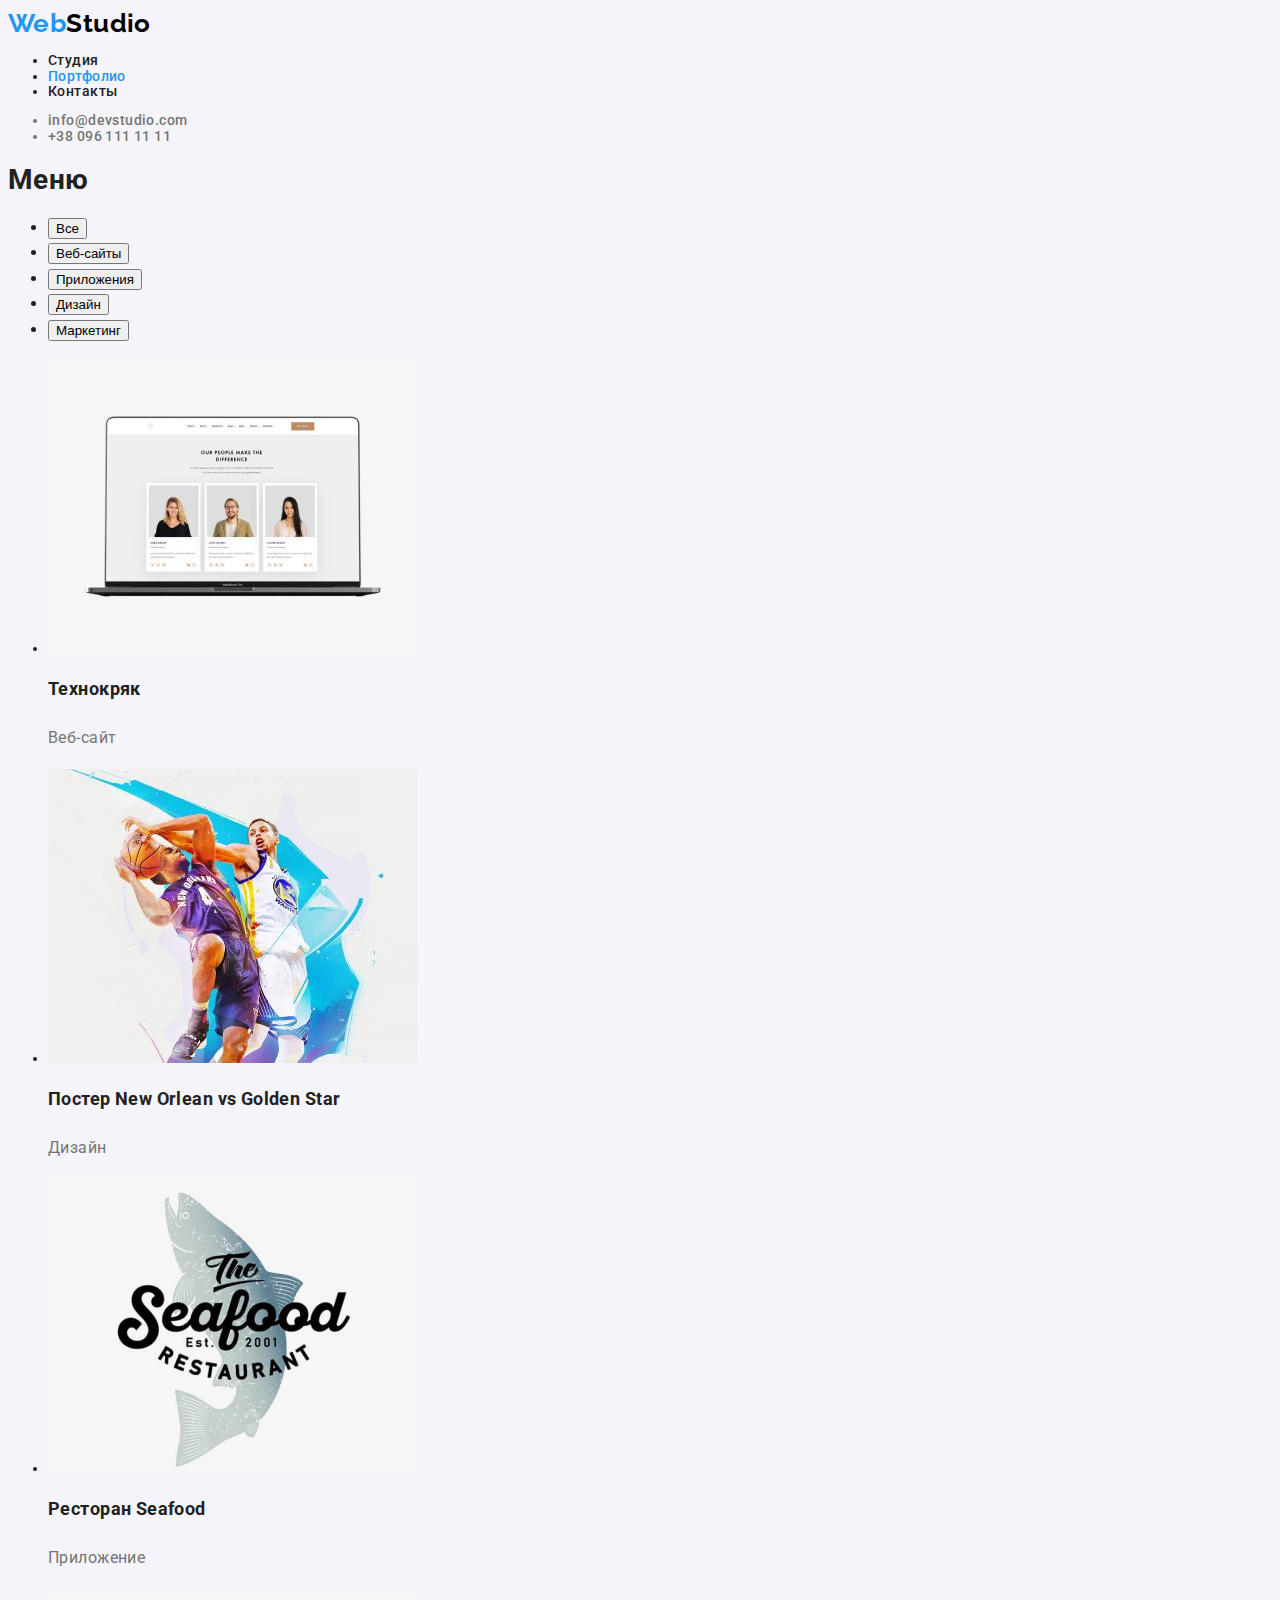
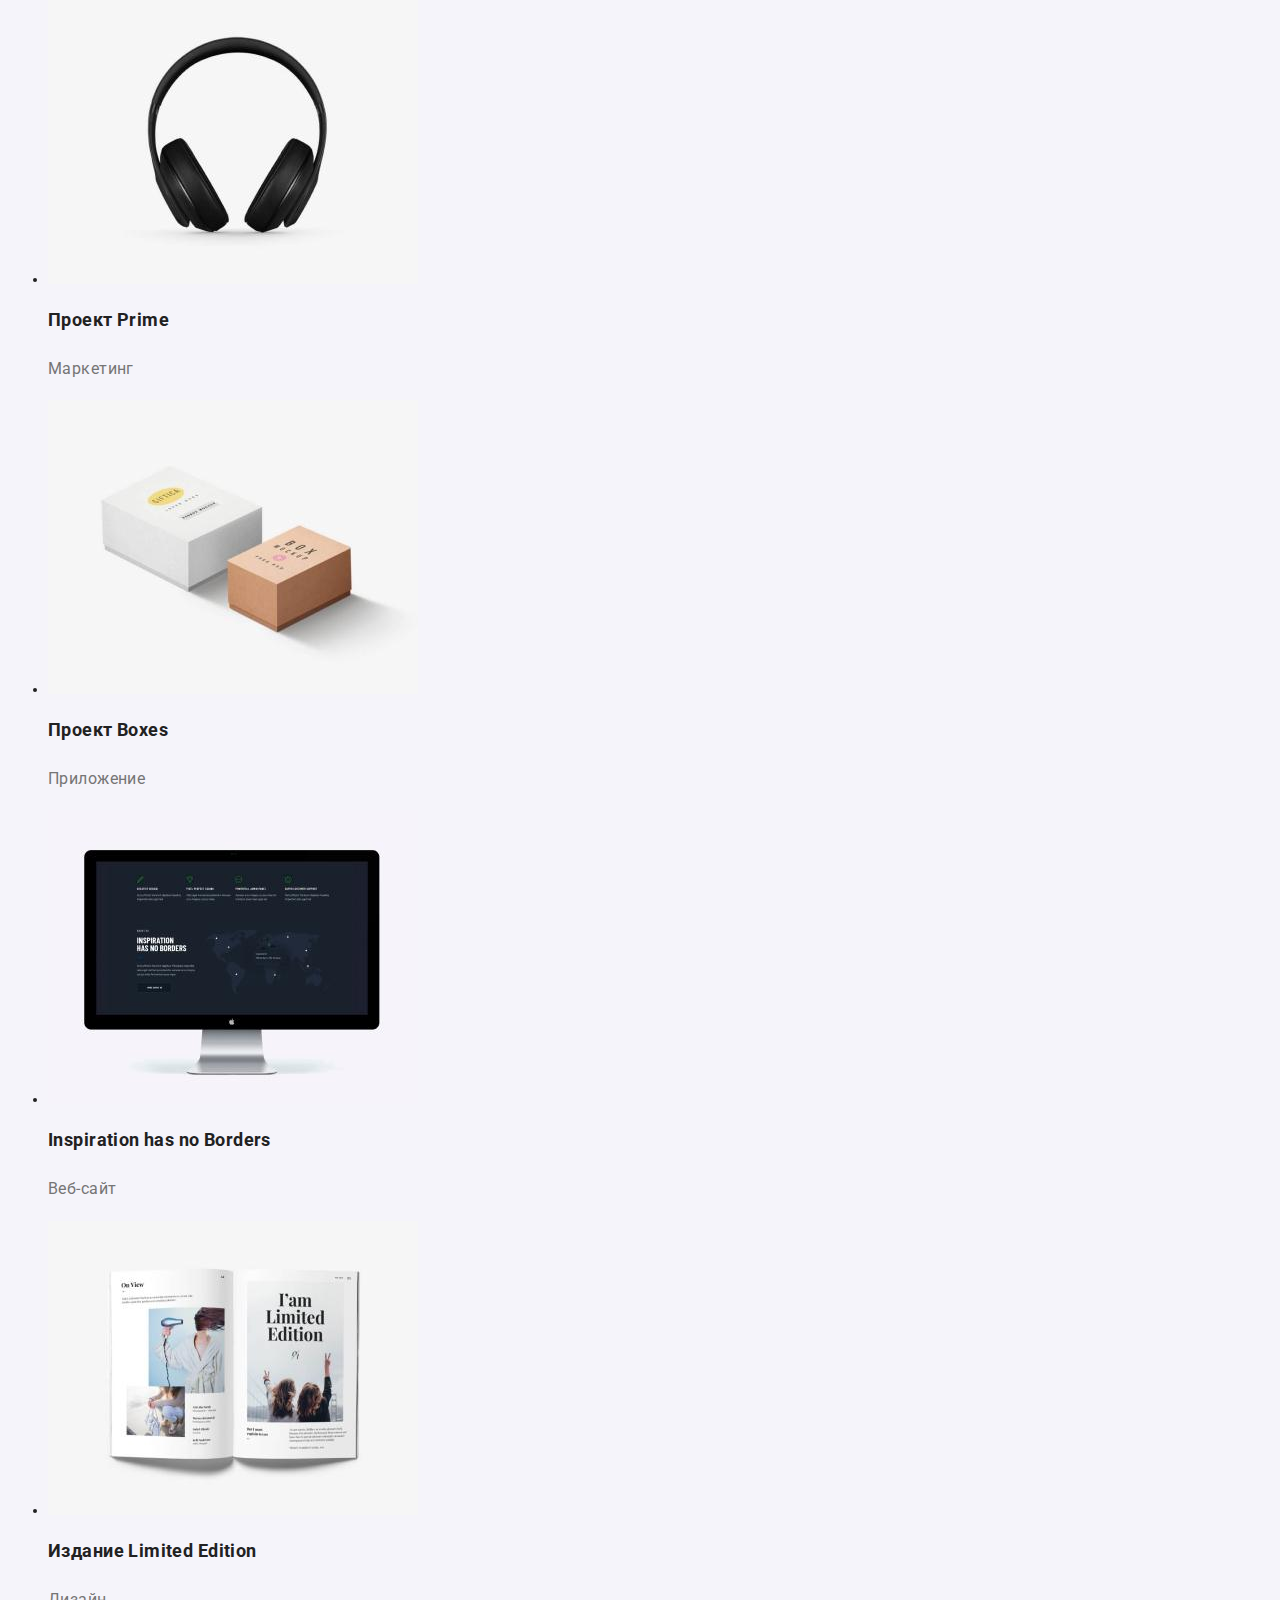
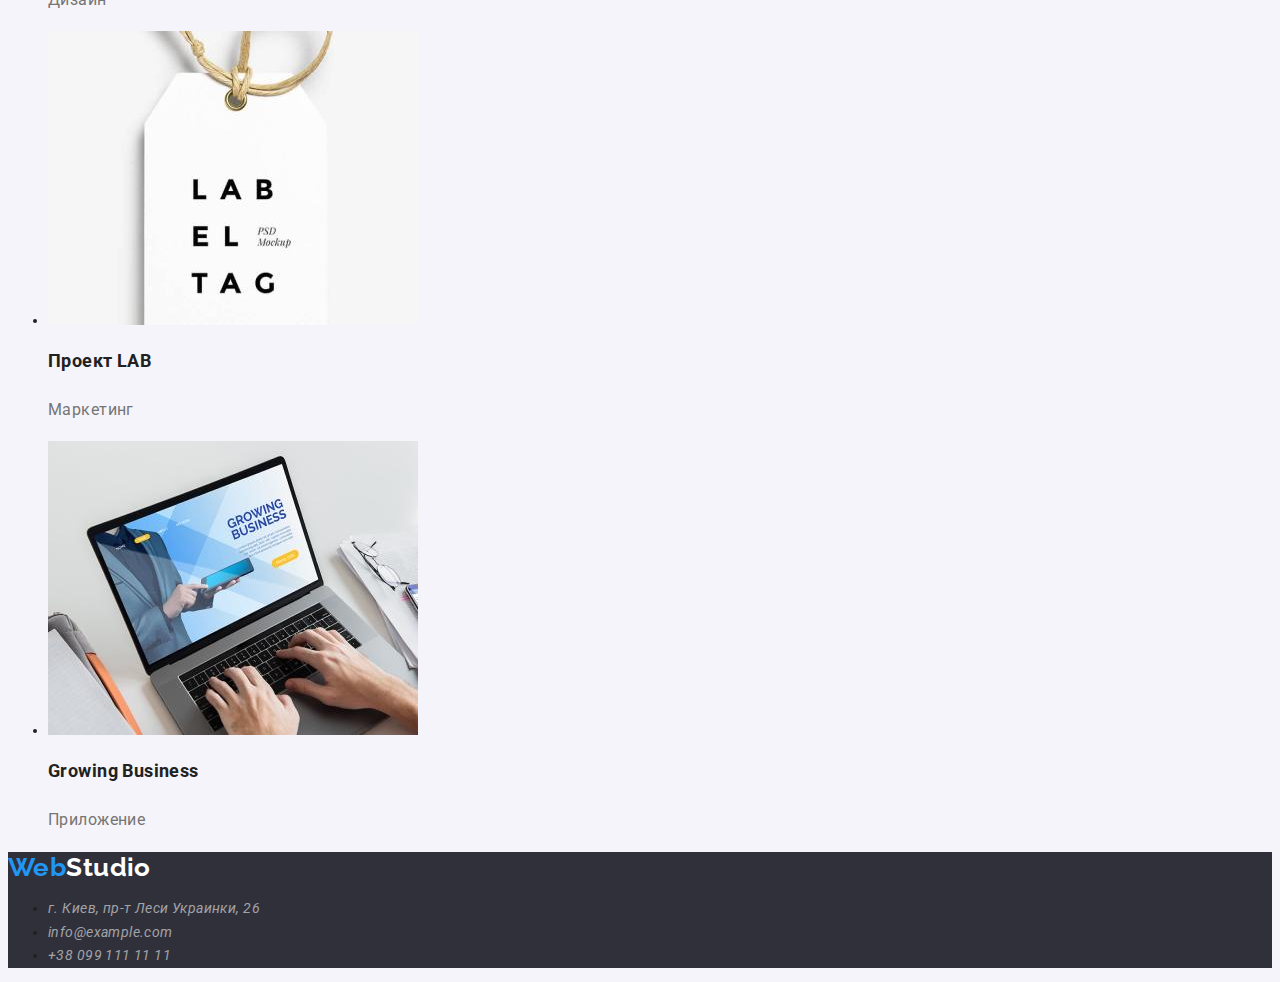
==== portfolio.html @ fb80893a "Новое ДЗ" ====
<!DOCTYPE html>
<html lang="ru">
<head>
    <meta charset="UTF-8">
    <meta name="viewport" content="width=device-width, initial-scale=1.0">
    <title>Web Studio</title>
    <link
        href="https://fonts.googleapis.com/css2?family=Raleway:wght@700&family=Roboto:wght@400;500;700;900&display=swap"
        rel="stylesheet">
    <link rel="stylesheet" href="./css/styles.css">
</head>
<body>
    <header>
        <nav>
            <a href="./index.html" class="logo"><span class="logo-first-part">Web</span>Studio</a>
            <ul class="nav-list">
                <li><a href="./index.html" class="link-nav-item">Студия</a></li>
                <li><a href="./portfolio.html" class="link-nav--portfolio-item">Портфолио</a></li>
                <li><a href="#" class="link-nav-item">Контакты</a></li>
            </ul>
        </nav>
        <ul class="contact-list">
            <li><a href="mailto:info@devstudio.com" class="contact-item">info@devstudio.com</a></li>
            <li><a href="tel:+380961111111" class="contact-item">+38 096 111 11 11</a></li>
        </ul>
    </header>

    <main>
        <section>
            <h1>Меню</h1>
            <ul class="portfolio-buttons-list">
                <li><button type="button" class="portfolio-button">Все</button></li>
                <li><button type="button" class="portfolio-button">Веб-сайты</button></li>
                <li><button type="button" class="portfolio-button">Приложения</button></li>
                <li><button type="button" class="portfolio-button">Дизайн</button></li>
                <li><button type="button" class="portfolio-button">Маркетинг</button></li>
            </ul>
            <ul>
                <li><a href="#" class="portfolio-link">
                        <img src="./images/tehnokrack.jpg" 
                        alt="Веб-сайт Технокряк"
                        width="370"
                        height="294">
                        <h2 class="portfolio-list-title">Технокряк</h2>
                        <p class="portfolio-list-text">Веб-сайт</p>
                    </a>
                </li>
                <li><a href="#" class="portfolio-link">
                    <img src="./images/poster.jpg" 
                        alt="Постер New Orlean vs Golden Star" 
                        width="370" 
                        height="294">
                        <h2 class="portfolio-list-title">Постер New Orlean vs Golden Star</h2>
                        <p class="portfolio-list-text">Дизайн</p>
                    </a>
                </li>
                <li><a href="#" class="portfolio-link">
                        <img src="./images/restaurantseafood.jpg" 
                        alt="Ресторан Seafood" 
                        width="370" 
                        height="294">
                        <h2 class="portfolio-list-title">Ресторан Seafood</h2>
                        <p class="portfolio-list-text">Приложение</p>
                    </a>
                </li>
                <li><a href="#" class="portfolio-link">
                        <img src="./images/headset.jpg" 
                        alt="Проект Prime" 
                        width="370" 
                        height="294">
                        <h2 class="portfolio-list-title">Проект Prime</h2>
                        <p class="portfolio-list-text">Маркетинг</p>
                    </a>
                </li>
                <li><a href="#" class="portfolio-link">
                        <img src="./images/projectboxes.jpg" 
                        alt="Проект Boxes" 
                        width="370" 
                        height="294">
                        <h2 class="portfolio-list-title">Проект Boxes</h2>
                        <p class="portfolio-list-text">Приложение</p>
                    </a>
                </li>
                <li><a href="#" class="portfolio-link">
                        <img src="./images/inspirationhasnoborders.jpg" 
                        alt="Веб-сайт Inspiration has no Borders" 
                        width="370" 
                        height="294">
                        <h2 class="portfolio-list-title">Inspiration has no Borders</h2>
                        <p class="portfolio-list-text">Веб-сайт</p>
                    </a>
                </li>
                <li><a href="#" class="portfolio-link">
                        <img src="./images/limitededition.jpg" 
                        alt="Издание Limited Edition" 
                        width="370" 
                        height="294">
                        <h2 class="portfolio-list-title">Издание Limited Edition</h2>
                        <p class="portfolio-list-text">Дизайн</p>
                    </a>
                </li>
                <li><a href="#" class="portfolio-link">
                        <img src="./images/projectLAB.jpg" 
                        alt="Проект LAB" 
                        width="370" 
                        height="294">
                        <h2 class="portfolio-list-title">Проект LAB</h2>
                        <p class="portfolio-list-text">Маркетинг</p>
                    </a>
                </li>
                <li><a href="#" class="portfolio-link">
                        <img src="./images/growingbuisness.jpg" 
                        alt="Приложение Growing Business" 
                        width="370" 
                        height="294">
                        <h2 class="portfolio-list-title">Growing Business</h2>
                        <p class="portfolio-list-text">Приложение</p>
                    </a>
                </li>
            </ul>
        </section>
    </main>
    <footer class="footer">
        <a href="./index.html" class="logo-footer"><span class="logo-first-part">Web</span>Studio</a>
        <address>
            <ul>
                <li><a href="#" class="address-item">г. Киев, пр-т Леси Украинки, 26</a></li>
                <li><a href="mailto:info@example.com" class="address-item">info@example.com</a></li>
                <li><a href="tel:+380991111111" class="address-item">+38 099 111 11 11</a></li>
            </ul>
        </address>
    </footer>
</body>
</html>
---- css/styles.css ----
:root {
  --text-color: #212121;
  --logo-color: #2196f3;
  --nav-hover-color: #2196f3;
  --title-color: #ffffff;
  --background-color: #f5f4fa;
  --contacts-color: #757575;
  --headerlogo-color: #000000;
  --hero-background-color: #2f303a;
  --button-background-color: #2196f3;
  --button-color: #ffffff;
  --portfolio-text-color: #757575;
  --footer-background-color: #2f303a;
  --footer-logo-color: #ffffff;
  --address-footer-color: #ffffff90;
  --address-item-footer-color: #ffffff;
}

body {
  font-family: "Roboto", sans-serif;
  font-size: 14px;
  background-color: var(--background-color);
  color: var(--text-color);
  letter-spacing: 0.03em;
}

/* header */
.logo {
  font-family: Raleway;
  font-weight: bold;
  font-size: 26px;
  line-height: 1.2;
  color: var(--headerlogo-color);
  text-decoration: none;
}

.logo-first-part {
  color: var(--logo-color);
}

.nav-list {
  font-weight: 500;
  line-height: 1.1;
}

.link-nav-item {
  text-decoration: none;
  color: var(--text-color);
}

.link-nav-item:hover {
  color: var(--nav-hover-color);
}

.link-nav-item:focus {
  color: var(--nav-hover-color);
}

.contact-list {
  font-weight: 500;
  line-height: 1.1;
  color: var(--contacts-color);
}

.contact-item {
  font-weight: 500;
  line-height: 1.1;
  color: var(--contacts-color);
  text-decoration: none;
}

.contact-item:hover {
  color: var(--logo-color);
}

.contact-item:focus {
  color: var(--logo-color);
}
/* main section */
.hero-section {
  background-color: var(--hero-background-color);
  letter-spacing: 0.06em;
}

.hero-title {
  font-weight: 900;
  font-size: 44px;
  line-height: 1.4;
  color: var(--title-color);
}

.button {
  font-weight: bold;
  font-size: 16px;
  line-height: 1.9;
  background-color: var(--button-background-color);
  color: var(--button-color);
  cursor: pointer;
}

/* peculiarities section */

.title-peculiarities {
  font-weight: bold;
  line-height: 1.1;
}

.text-peculiarities {
  line-height: 1.7;
  color: var(--contacts-color);
}

/* what we do section*/
.what-we-do-title {
  font-weight: bold;
  font-size: 36px;
  line-height: 1.2;
}

/*our team section*/
.our-team-title {
  font-weight: bold;
  font-size: 36px;
  line-height: 1.2;
}

.our-team-subtitle {
  font-weight: 500;
  font-size: 16px;
  line-height: 1.2;
}

.our-team-text {
  font-size: 16px;
  line-height: 1.2;
  color: var(--contacts-color);
}

/* footer */
.footer {
  background-color: var(--footer-background-color);
}

.logo-footer {
  font-family: Raleway;
  font-weight: bold;
  font-size: 26px;
  line-height: 1.2;
  color: var(--footer-logo-color);
  text-decoration: none;
}

.address-item {
  line-height: 1.7;
  color: var(--address-footer-color);
  text-decoration: none;
}

.address-item:hover {
  color: var(--address-item-footer-color);
}

/* portfolio page*/

.link-nav--portfolio-item {
  color: var(--nav-hover-color);
  text-decoration: none;
}

.portfolio-buttons-list {
  font-weight: 500;
  font-size: 16px;
  line-height: 1.6;
}

.portfolio-button {
  cursor: pointer;
}

.portfolio-button:focus {
  background-color: var(--button-background-color);
  color: var(--button-color);
}

.portfolio-button:hover {
  background-color: var(--button-background-color);
  color: var(--button-color);
}

.portfolio-link {
  text-decoration: none;
}

.portfolio-list-title {
  font-weight: bold;
  font-size: 18px;
  line-height: 2;
  color: var(--text-color);
}

.portfolio-list-text {
  font-size: 16px;
  line-height: 1.9;
  color: var(--portfolio-text-color);
}
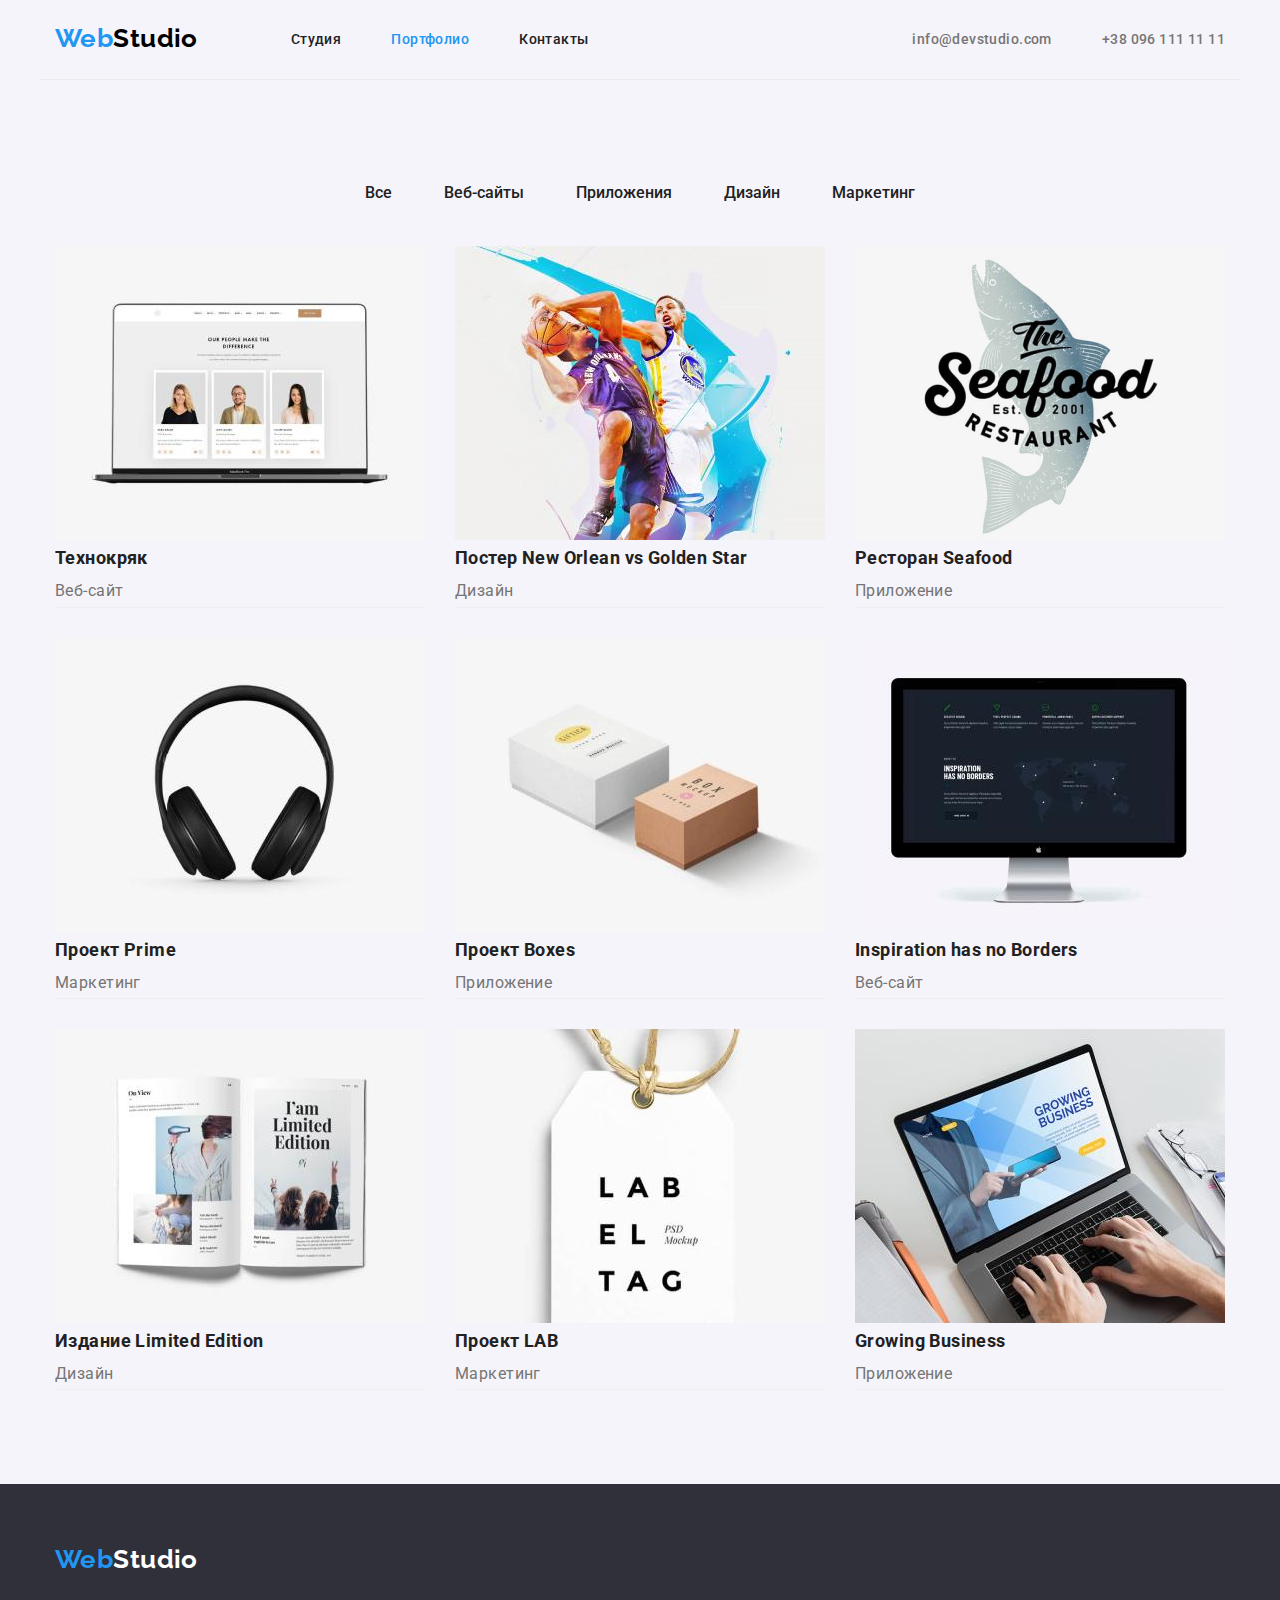
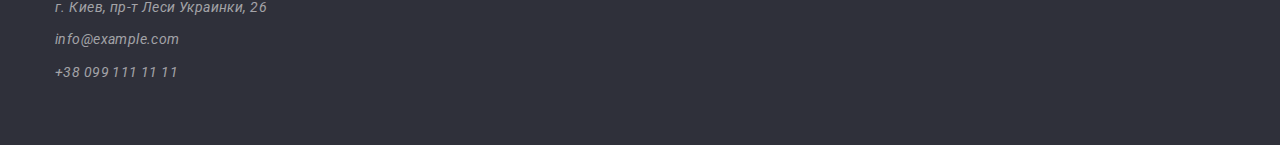
==== commit 052fe95f: "ДЗ№3" ====
--- a/portfolio.html
+++ b/portfolio.html
@@ -7,128 +7,136 @@
     <link
         href="https://fonts.googleapis.com/css2?family=Raleway:wght@700&family=Roboto:wght@400;500;700;900&display=swap"
         rel="stylesheet">
-    <link rel="stylesheet" href="./css/styles.css">
+    <link rel="stylesheet" href="./css/modern-normalize.css">
+    <link rel="stylesheet" href="./css/styles.css"> 
 </head>
 <body>
     <header>
-        <nav>
-            <a href="./index.html" class="logo"><span class="logo-first-part">Web</span>Studio</a>
-            <ul class="nav-list">
-                <li><a href="./index.html" class="link-nav-item">Студия</a></li>
-                <li><a href="./portfolio.html" class="link-nav--portfolio-item">Портфолио</a></li>
-                <li><a href="#" class="link-nav-item">Контакты</a></li>
+        <div class="container header-container">
+            <nav class="header-navigation">
+                <a href="./index.html" class="logo"><span class="logo-first-part">Web</span>Studio</a>
+                <ul class="navigation-list">
+                    <li class="navigation-item"><a href="./index.html" class="link-nav-item">Студия</a></li>
+                    <li class="navigation-item"><a href="./portfolio.html" class="link-nav--portfolio-item">Портфолио</a></li>
+                    <li class="navigation-item"><a href="#" class="link-nav-item">Контакты</a></li>
+                </ul>
+            </nav>
+            <ul class="contact-list">
+                <li class="contact-item"><a href="mailto:info@devstudio.com" class="contact-link">info@devstudio.com</a>
+                </li>
+                <li class="contact-item"><a href="tel:+380961111111" class="contact-link">+38 096 111 11 11</a></li>
             </ul>
-        </nav>
-        <ul class="contact-list">
-            <li><a href="mailto:info@devstudio.com" class="contact-item">info@devstudio.com</a></li>
-            <li><a href="tel:+380961111111" class="contact-item">+38 096 111 11 11</a></li>
-        </ul>
+        </div>
     </header>
 
     <main>
-        <section>
-            <h1>Меню</h1>
-            <ul class="portfolio-buttons-list">
-                <li><button type="button" class="portfolio-button">Все</button></li>
-                <li><button type="button" class="portfolio-button">Веб-сайты</button></li>
-                <li><button type="button" class="portfolio-button">Приложения</button></li>
-                <li><button type="button" class="portfolio-button">Дизайн</button></li>
-                <li><button type="button" class="portfolio-button">Маркетинг</button></li>
-            </ul>
-            <ul>
-                <li><a href="#" class="portfolio-link">
-                        <img src="./images/tehnokrack.jpg" 
-                        alt="Веб-сайт Технокряк"
-                        width="370"
-                        height="294">
-                        <h2 class="portfolio-list-title">Технокряк</h2>
-                        <p class="portfolio-list-text">Веб-сайт</p>
-                    </a>
-                </li>
-                <li><a href="#" class="portfolio-link">
-                    <img src="./images/poster.jpg" 
-                        alt="Постер New Orlean vs Golden Star" 
-                        width="370" 
-                        height="294">
-                        <h2 class="portfolio-list-title">Постер New Orlean vs Golden Star</h2>
-                        <p class="portfolio-list-text">Дизайн</p>
-                    </a>
-                </li>
-                <li><a href="#" class="portfolio-link">
-                        <img src="./images/restaurantseafood.jpg" 
-                        alt="Ресторан Seafood" 
-                        width="370" 
-                        height="294">
-                        <h2 class="portfolio-list-title">Ресторан Seafood</h2>
-                        <p class="portfolio-list-text">Приложение</p>
-                    </a>
-                </li>
-                <li><a href="#" class="portfolio-link">
-                        <img src="./images/headset.jpg" 
-                        alt="Проект Prime" 
-                        width="370" 
-                        height="294">
-                        <h2 class="portfolio-list-title">Проект Prime</h2>
-                        <p class="portfolio-list-text">Маркетинг</p>
-                    </a>
-                </li>
-                <li><a href="#" class="portfolio-link">
-                        <img src="./images/projectboxes.jpg" 
-                        alt="Проект Boxes" 
-                        width="370" 
-                        height="294">
-                        <h2 class="portfolio-list-title">Проект Boxes</h2>
-                        <p class="portfolio-list-text">Приложение</p>
-                    </a>
-                </li>
-                <li><a href="#" class="portfolio-link">
-                        <img src="./images/inspirationhasnoborders.jpg" 
-                        alt="Веб-сайт Inspiration has no Borders" 
-                        width="370" 
-                        height="294">
-                        <h2 class="portfolio-list-title">Inspiration has no Borders</h2>
-                        <p class="portfolio-list-text">Веб-сайт</p>
-                    </a>
-                </li>
-                <li><a href="#" class="portfolio-link">
-                        <img src="./images/limitededition.jpg" 
-                        alt="Издание Limited Edition" 
-                        width="370" 
-                        height="294">
-                        <h2 class="portfolio-list-title">Издание Limited Edition</h2>
-                        <p class="portfolio-list-text">Дизайн</p>
-                    </a>
-                </li>
-                <li><a href="#" class="portfolio-link">
-                        <img src="./images/projectLAB.jpg" 
-                        alt="Проект LAB" 
-                        width="370" 
-                        height="294">
-                        <h2 class="portfolio-list-title">Проект LAB</h2>
-                        <p class="portfolio-list-text">Маркетинг</p>
-                    </a>
-                </li>
-                <li><a href="#" class="portfolio-link">
-                        <img src="./images/growingbuisness.jpg" 
-                        alt="Приложение Growing Business" 
-                        width="370" 
-                        height="294">
-                        <h2 class="portfolio-list-title">Growing Business</h2>
-                        <p class="portfolio-list-text">Приложение</p>
-                    </a>
-                </li>
-            </ul>
+        <section class="portfolio-section">
+            <div class="container">
+                <h1 class="portfolio-hidden-title">Портфолио</h1>
+                <ul class="portfolio-buttons-list">
+                    <li class="portfolio-buttons-item"><button type="button" class="portfolio-button">Все</button></li>
+                    <li class="portfolio-buttons-item"><button type="button" class="portfolio-button">Веб-сайты</button></li>
+                    <li class="portfolio-buttons-item"><button type="button" class="portfolio-button">Приложения</button></li>
+                    <li class="portfolio-buttons-item"><button type="button" class="portfolio-button">Дизайн</button></li>
+                    <li class="portfolio-buttons-item"><button type="button" class="portfolio-button">Маркетинг</button></li>
+                </ul>
+                <ul class="portfolio-list">
+                    <li class="portfolio-item"><a href="#" class="portfolio-link">
+                            <img src="./images/tehnokrack.jpg" 
+                            alt="Веб-сайт Технокряк"
+                            width="370"
+                            height="294">
+                            <h2 class="portfolio-list-title">Технокряк</h2>
+                            <p class="portfolio-list-text">Веб-сайт</p>
+                        </a>
+                    </li>
+                    <li class="portfolio-item"><a href="#" class="portfolio-link">
+                        <img src="./images/poster.jpg" 
+                            alt="Постер New Orlean vs Golden Star" 
+                            width="370" 
+                            height="294">
+                            <h2 class="portfolio-list-title">Постер New Orlean vs Golden Star</h2>
+                            <p class="portfolio-list-text">Дизайн</p>
+                        </a>
+                    </li>
+                    <li class="portfolio-item"><a href="#" class="portfolio-link">
+                            <img src="./images/restaurantseafood.jpg" 
+                            alt="Ресторан Seafood" 
+                            width="370" 
+                            height="294">
+                            <h2 class="portfolio-list-title">Ресторан Seafood</h2>
+                            <p class="portfolio-list-text">Приложение</p>
+                        </a>
+                    </li>
+                    <li class="portfolio-item"><a href="#" class="portfolio-link">
+                            <img src="./images/headset.jpg" 
+                            alt="Проект Prime" 
+                            width="370" 
+                            height="294">
+                            <h2 class="portfolio-list-title">Проект Prime</h2>
+                            <p class="portfolio-list-text">Маркетинг</p>
+                        </a>
+                    </li>
+                    <li class="portfolio-item"><a href="#" class="portfolio-link">
+                            <img src="./images/projectboxes.jpg" 
+                            alt="Проект Boxes" 
+                            width="370" 
+                            height="294">
+                            <h2 class="portfolio-list-title">Проект Boxes</h2>
+                            <p class="portfolio-list-text">Приложение</p>
+                        </a>
+                    </li>
+                    <li class="portfolio-item"><a href="#" class="portfolio-link">
+                            <img src="./images/inspirationhasnoborders.jpg" 
+                            alt="Веб-сайт Inspiration has no Borders" 
+                            width="370" 
+                            height="294">
+                            <h2 class="portfolio-list-title">Inspiration has no Borders</h2>
+                            <p class="portfolio-list-text">Веб-сайт</p>
+                        </a>
+                    </li>
+                    <li class="portfolio-item"><a href="#" class="portfolio-link">
+                            <img src="./images/limitededition.jpg" 
+                            alt="Издание Limited Edition" 
+                            width="370" 
+                            height="294">
+                            <h2 class="portfolio-list-title">Издание Limited Edition</h2>
+                            <p class="portfolio-list-text">Дизайн</p>
+                        </a>
+                    </li>
+                    <li class="portfolio-item"><a href="#" class="portfolio-link">
+                            <img src="./images/projectLAB.jpg" 
+                            alt="Проект LAB" 
+                            width="370" 
+                            height="294">
+                            <h2 class="portfolio-list-title">Проект LAB</h2>
+                            <p class="portfolio-list-text">Маркетинг</p>
+                        </a>
+                    </li>
+                    <li class="portfolio-item"><a href="#" class="portfolio-link">
+                            <img src="./images/growingbuisness.jpg" 
+                            alt="Приложение Growing Business" 
+                            width="370" 
+                            height="294">
+                            <h2 class="portfolio-list-title">Growing Business</h2>
+                            <p class="portfolio-list-text">Приложение</p>
+                        </a>
+                    </li>
+                </ul>
+            </div>
         </section>
     </main>
     <footer class="footer">
-        <a href="./index.html" class="logo-footer"><span class="logo-first-part">Web</span>Studio</a>
-        <address>
-            <ul>
-                <li><a href="#" class="address-item">г. Киев, пр-т Леси Украинки, 26</a></li>
-                <li><a href="mailto:info@example.com" class="address-item">info@example.com</a></li>
-                <li><a href="tel:+380991111111" class="address-item">+38 099 111 11 11</a></li>
-            </ul>
-        </address>
+        <div class="container footer-container">
+            <a href="./index.html" class="logo-footer"><span class="logo-first-part">Web</span>Studio</a>
+            <address class="footer-address">
+                <ul class="footer-list">
+                    <li class="footer-item"><a href="#" class="address-link">г. Киев, пр-т Леси Украинки, 26</a></li>
+                    <li class="footer-item"><a href="mailto:info@example.com" class="address-link">info@example.com</a></li>
+                    <li class="footer-item"><a href="tel:+380991111111" class="address-link">+38 099 111 11 11</a></li>
+                </ul>
+            </address>
+        </div>
     </footer>
 </body>
 </html>--- a/css/styles.css
+++ b/css/styles.css
@@ -14,9 +14,32 @@
   --footer-logo-color: #ffffff;
   --address-footer-color: #ffffff90;
   --address-item-footer-color: #ffffff;
+  --portfolio-button-background-color: #f5f4fa;
+}
+
+h1,
+h2,
+h3,
+h4,
+h5,
+h6,
+p,
+ul {
+  list-style: none;
+  padding: 0;
+  margin: 0;
+}
+
+img {
+  display: block;
+}
+
+button {
+  font-family: inherit;
 }
 
 body {
+  max-width: 1600px;
   font-family: "Roboto", sans-serif;
   font-size: 14px;
   background-color: var(--background-color);
@@ -24,12 +47,41 @@
   letter-spacing: 0.03em;
 }
 
+.container {
+  width: 1200px;
+  margin-left: auto;
+  margin-right: auto;
+  padding-right: 15px;
+  padding-left: 15px;
+}
+
+.section {
+  padding-top: 94px;
+}
+
+.section:last-of-type {
+  padding-bottom: 94px;
+}
+
 /* header */
+
+.header-container {
+  align-items: center;
+  display: flex;
+  border-bottom: 1px solid #ececec;
+}
+
+.header-navigation {
+  display: flex;
+}
+
 .logo {
+  padding: 24px 0 25px 0;
+
   font-family: Raleway;
   font-weight: bold;
   font-size: 26px;
-  line-height: 1.2;
+  line-height: 1.15;
   color: var(--headerlogo-color);
   text-decoration: none;
 }
@@ -38,58 +90,87 @@
   color: var(--logo-color);
 }
 
-.nav-list {
+.navigation-list {
+  margin-left: 93px;
+  display: flex;
+
   font-weight: 500;
   line-height: 1.1;
 }
 
+.navigation-item:not(:last-child) {
+  margin-right: 50px;
+}
+
 .link-nav-item {
+  display: block;
+  padding-top: 32px;
+  padding-bottom: 32px;
+
   text-decoration: none;
   color: var(--text-color);
 }
 
-.link-nav-item:hover {
-  color: var(--nav-hover-color);
-}
-
+.link-nav-item:hover,
 .link-nav-item:focus {
   color: var(--nav-hover-color);
 }
 
 .contact-list {
+  margin-left: auto;
+  display: flex;
+
   font-weight: 500;
   line-height: 1.1;
   color: var(--contacts-color);
 }
 
-.contact-item {
+.contact-item:nth-last-child(2n) {
+  margin-right: 50px;
+}
+
+.contact-link {
   font-weight: 500;
   line-height: 1.1;
   color: var(--contacts-color);
   text-decoration: none;
 }
 
-.contact-item:hover {
+.contact-link:hover,
+.contact-link:focus {
   color: var(--logo-color);
 }
 
-.contact-item:focus {
-  color: var(--logo-color);
-}
 /* main section */
+
 .hero-section {
   background-color: var(--hero-background-color);
   letter-spacing: 0.06em;
 }
 
+.hero-container {
+  display: flex;
+  flex-direction: column;
+  align-items: center;
+}
+
 .hero-title {
+  margin: 200px 252px 0;
+  text-align: center;
   font-weight: 900;
   font-size: 44px;
   line-height: 1.4;
+  text-transform: uppercase;
   color: var(--title-color);
 }
 
 .button {
+  padding: 10px 32px;
+  border-radius: 4px;
+  border-style: none;
+  margin-top: 30px;
+  margin-bottom: 200px;
+
   font-weight: bold;
   font-size: 16px;
   line-height: 1.9;
@@ -100,9 +181,35 @@
 
 /* peculiarities section */
 
-.title-peculiarities {
+/* HIDDEN TITLE */
+.peculiarities-title {
+  position: absolute;
+  white-space: nowrap;
+  width: 1px;
+  height: 1px;
+  overflow: hidden;
+  border: 0;
+  padding: 0;
+  clip: rect(0 0 0 0);
+  clip-path: inset(50%);
+  margin: -1px;
+}
+
+.pecularities-list {
+  display: flex;
+  flex-wrap: wrap;
+  margin-left: -30px;
+}
+
+.pecularities-item {
+  margin-left: 30px;
+  flex-basis: calc((100% - 4 * 30px) / 4);
+}
+
+.after-title-peculiarities {
   font-weight: bold;
   line-height: 1.1;
+  margin-bottom: 10px;
 }
 
 .text-peculiarities {
@@ -112,36 +219,76 @@
 
 /* what we do section*/
 .what-we-do-title {
+  margin-bottom: 50px;
+  text-align: center;
+
   font-weight: bold;
   font-size: 36px;
   line-height: 1.2;
 }
 
+.what-we-do-list {
+  display: flex;
+  flex-wrap: wrap;
+  margin-left: -30px;
+}
+
+.what-we-do-item {
+  margin-left: 30px;
+  flex-basis: calc((100% - 3 * 30px) / 3);
+}
+
 /*our team section*/
 .our-team-title {
+  text-align: center;
+
   font-weight: bold;
   font-size: 36px;
   line-height: 1.2;
 }
 
+.our-team-list {
+  margin-top: 50px;
+  display: flex;
+  flex-wrap: wrap;
+  margin-left: -30px;
+}
+
+.our-team-item {
+  text-align: center;
+  flex-basis: calc((100% - 4 * 30px) / 4);
+  margin-left: 30px;
+}
+
 .our-team-subtitle {
+  margin-top: 30px;
+  margin-bottom: 10px;
   font-weight: 500;
   font-size: 16px;
   line-height: 1.2;
 }
 
 .our-team-text {
+  margin-bottom: 30px;
   font-size: 16px;
   line-height: 1.2;
   color: var(--contacts-color);
 }
 
 /* footer */
+
+.footer-container {
+  display: flex;
+  flex-direction: column;
+}
+
 .footer {
   background-color: var(--footer-background-color);
 }
 
 .logo-footer {
+  margin-top: 60px;
+
   font-family: Raleway;
   font-weight: bold;
   font-size: 26px;
@@ -150,30 +297,85 @@
   text-decoration: none;
 }
 
-.address-item {
+.footer-address {
+  margin-top: 20px;
+  margin-bottom: 60px;
+}
+
+.address-link {
   line-height: 1.7;
   color: var(--address-footer-color);
   text-decoration: none;
 }
 
-.address-item:hover {
+.address-link:hover {
   color: var(--address-item-footer-color);
 }
 
+.footer-item {
+  margin-bottom: 9px;
+}
+
+.footer-item:last-child {
+  margin-bottom: 0;
+}
+
 /* portfolio page*/
 
+/* HIDDEN TITLE PORTFOLIO */
+.portfolio-hidden-title {
+  position: absolute;
+  white-space: nowrap;
+  width: 1px;
+  height: 1px;
+  overflow: hidden;
+  border: 0;
+  padding: 0;
+  clip: rect(0 0 0 0);
+  clip-path: inset(50%);
+  margin: -1px;
+}
+
+.portfolio-section {
+  padding-top: 94px;
+  padding-bottom: 94px;
+}
+
 .link-nav--portfolio-item {
+  display: block;
+  padding-top: 32px;
+  padding-bottom: 32px;
+
   color: var(--nav-hover-color);
   text-decoration: none;
 }
 
 .portfolio-buttons-list {
+  display: flex;
+  flex-wrap: wrap;
+  justify-content: center;
+  margin-left: -8px;
+  margin-bottom: 34px;
+
   font-weight: 500;
   font-size: 16px;
   line-height: 1.6;
 }
 
-.portfolio-button {
+.portfolio-buttons-item > .portfolio-button {
+  padding: 6px 22px;
+
+  margin-left: 8px;
+  flex-basis: calc((100% - 5 * 8px) / 5);
+
+  font-weight: 500;
+  font-size: 16px;
+  line-height: 1.62;
+  text-align: center;
+  color: var(--text-color);
+  background-color: var(--portfolio-button-background-color);
+  border-radius: 4px;
+  border-style: none;
   cursor: pointer;
 }
 
@@ -187,6 +389,20 @@
   color: var(--button-color);
 }
 
+.portfolio-list {
+  display: flex;
+  flex-wrap: wrap;
+  margin-top: -30px;
+  margin-left: -30px;
+}
+
+.portfolio-item {
+  margin-top: 30px;
+  margin-left: 30px;
+  flex-basis: calc((100% - 3 * 30px) / 3);
+  border-bottom: 1px solid #eeeeee;
+}
+
 .portfolio-link {
   text-decoration: none;
 }
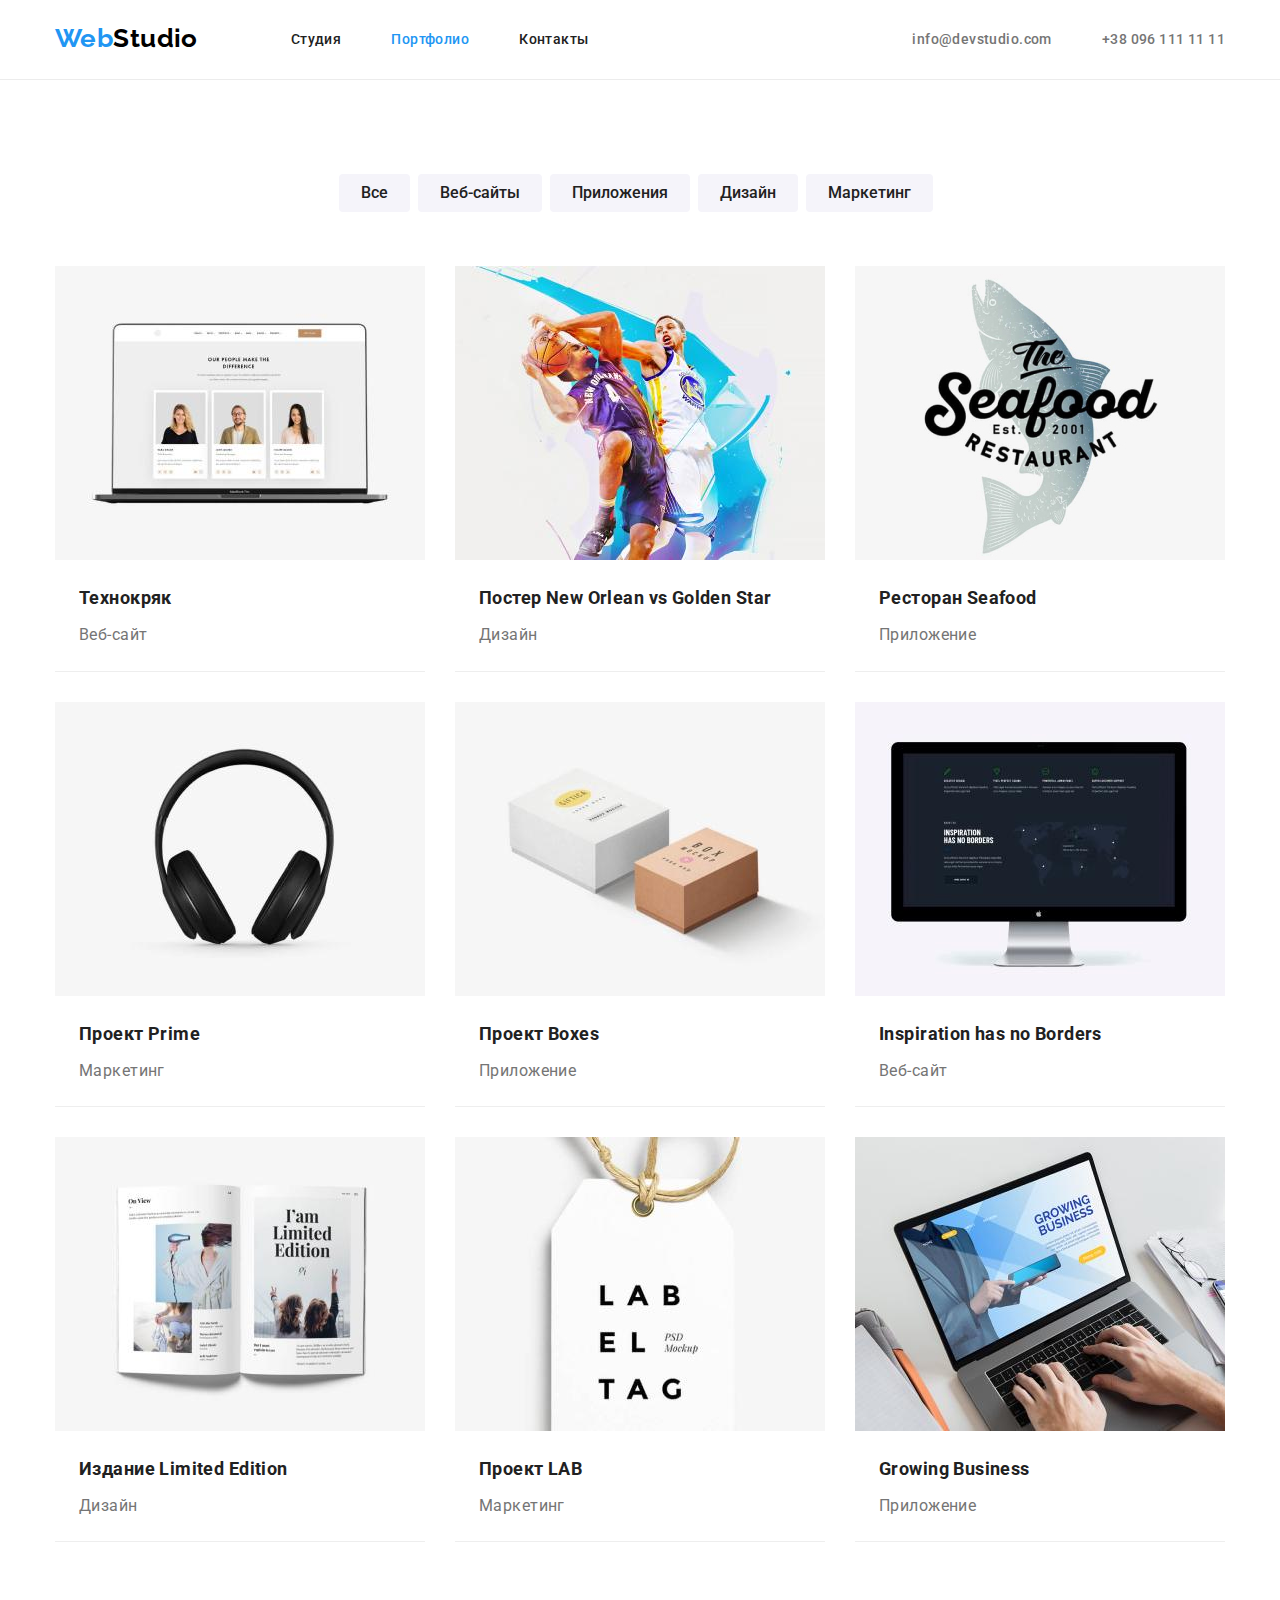
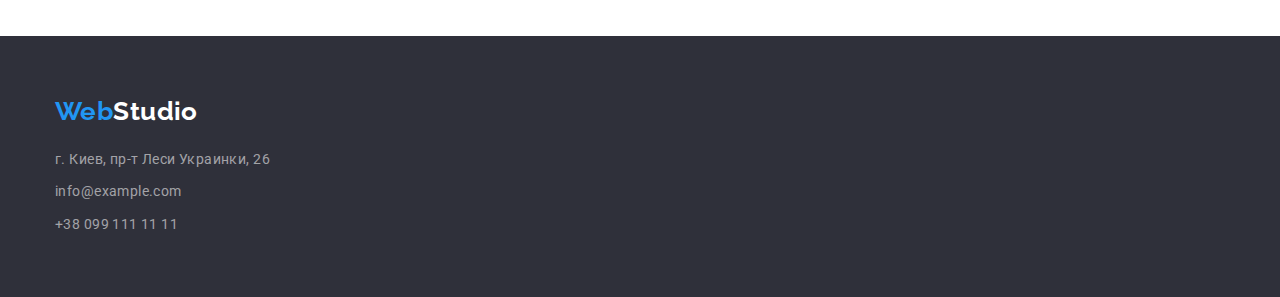
==== commit 97fd6603: "Исправление ошибок после проверки" ====
--- a/portfolio.html
+++ b/portfolio.html
@@ -11,13 +11,13 @@
     <link rel="stylesheet" href="./css/styles.css"> 
 </head>
 <body>
-    <header>
+    <header class="header">
         <div class="container header-container">
             <nav class="header-navigation">
                 <a href="./index.html" class="logo"><span class="logo-first-part">Web</span>Studio</a>
                 <ul class="navigation-list">
                     <li class="navigation-item"><a href="./index.html" class="link-nav-item">Студия</a></li>
-                    <li class="navigation-item"><a href="./portfolio.html" class="link-nav--portfolio-item">Портфолио</a></li>
+                    <li class="navigation-item"><a href="./portfolio.html" class="link-nav-portfolio-item">Портфолио</a></li>
                     <li class="navigation-item"><a href="#" class="link-nav-item">Контакты</a></li>
                 </ul>
             </nav>
@@ -28,7 +28,6 @@
             </ul>
         </div>
     </header>
-
     <main>
         <section class="portfolio-section">
             <div class="container">
@@ -46,8 +45,10 @@
                             alt="Веб-сайт Технокряк"
                             width="370"
                             height="294">
+                            <div class="text-container">
                             <h2 class="portfolio-list-title">Технокряк</h2>
                             <p class="portfolio-list-text">Веб-сайт</p>
+                            </div>
                         </a>
                     </li>
                     <li class="portfolio-item"><a href="#" class="portfolio-link">
@@ -55,8 +56,10 @@
                             alt="Постер New Orlean vs Golden Star" 
                             width="370" 
                             height="294">
+                            <div class="text-container">
                             <h2 class="portfolio-list-title">Постер New Orlean vs Golden Star</h2>
                             <p class="portfolio-list-text">Дизайн</p>
+                            </div>
                         </a>
                     </li>
                     <li class="portfolio-item"><a href="#" class="portfolio-link">
@@ -64,8 +67,10 @@
                             alt="Ресторан Seafood" 
                             width="370" 
                             height="294">
+                            <div class="text-container">
                             <h2 class="portfolio-list-title">Ресторан Seafood</h2>
                             <p class="portfolio-list-text">Приложение</p>
+                            </div>
                         </a>
                     </li>
                     <li class="portfolio-item"><a href="#" class="portfolio-link">
@@ -73,8 +78,10 @@
                             alt="Проект Prime" 
                             width="370" 
                             height="294">
+                            <div class="text-container">
                             <h2 class="portfolio-list-title">Проект Prime</h2>
                             <p class="portfolio-list-text">Маркетинг</p>
+                            </div>
                         </a>
                     </li>
                     <li class="portfolio-item"><a href="#" class="portfolio-link">
@@ -82,8 +89,10 @@
                             alt="Проект Boxes" 
                             width="370" 
                             height="294">
+                            <div class="text-container">
                             <h2 class="portfolio-list-title">Проект Boxes</h2>
                             <p class="portfolio-list-text">Приложение</p>
+                            </div>
                         </a>
                     </li>
                     <li class="portfolio-item"><a href="#" class="portfolio-link">
@@ -91,8 +100,10 @@
                             alt="Веб-сайт Inspiration has no Borders" 
                             width="370" 
                             height="294">
+                            <div class="text-container">
                             <h2 class="portfolio-list-title">Inspiration has no Borders</h2>
                             <p class="portfolio-list-text">Веб-сайт</p>
+                            </div>
                         </a>
                     </li>
                     <li class="portfolio-item"><a href="#" class="portfolio-link">
@@ -100,8 +111,10 @@
                             alt="Издание Limited Edition" 
                             width="370" 
                             height="294">
+                            <div class="text-container">
                             <h2 class="portfolio-list-title">Издание Limited Edition</h2>
                             <p class="portfolio-list-text">Дизайн</p>
+                            </div>
                         </a>
                     </li>
                     <li class="portfolio-item"><a href="#" class="portfolio-link">
@@ -109,8 +122,10 @@
                             alt="Проект LAB" 
                             width="370" 
                             height="294">
+                            <div class="text-container">
                             <h2 class="portfolio-list-title">Проект LAB</h2>
                             <p class="portfolio-list-text">Маркетинг</p>
+                            </div>
                         </a>
                     </li>
                     <li class="portfolio-item"><a href="#" class="portfolio-link">
@@ -118,8 +133,10 @@
                             alt="Приложение Growing Business" 
                             width="370" 
                             height="294">
+                            <div class="text-container">
                             <h2 class="portfolio-list-title">Growing Business</h2>
                             <p class="portfolio-list-text">Приложение</p>
+                            </div>
                         </a>
                     </li>
                 </ul>
@@ -129,7 +146,7 @@
     <footer class="footer">
         <div class="container footer-container">
             <a href="./index.html" class="logo-footer"><span class="logo-first-part">Web</span>Studio</a>
-            <address class="footer-address">
+            <address>
                 <ul class="footer-list">
                     <li class="footer-item"><a href="#" class="address-link">г. Киев, пр-т Леси Украинки, 26</a></li>
                     <li class="footer-item"><a href="mailto:info@example.com" class="address-link">info@example.com</a></li>
--- a/css/styles.css
+++ b/css/styles.css
@@ -3,7 +3,8 @@
   --logo-color: #2196f3;
   --nav-hover-color: #2196f3;
   --title-color: #ffffff;
-  --background-color: #f5f4fa;
+  --background-color: #ffffff;
+  --our-team-background-color: #f5f4fa;
   --contacts-color: #757575;
   --headerlogo-color: #000000;
   --hero-background-color: #2f303a;
@@ -32,6 +33,7 @@
 
 img {
   display: block;
+  max-width: 100%;
 }
 
 button {
@@ -57,18 +59,26 @@
 
 .section {
   padding-top: 94px;
-}
-
-.section:last-of-type {
   padding-bottom: 94px;
 }
 
+.peculiarities-correct-section {
+  padding-bottom: 0;
+}
+
+.our-team-correct-section {
+  background-color: var(--our-team-background-color);
+}
+
 /* header */
+
+.header {
+  border-bottom: 1px solid #ececec;
+}
 
 .header-container {
   align-items: center;
   display: flex;
-  border-bottom: 1px solid #ececec;
 }
 
 .header-navigation {
@@ -144,6 +154,8 @@
 /* main section */
 
 .hero-section {
+  padding-top: 200px;
+  padding-bottom: 200px;
   background-color: var(--hero-background-color);
   letter-spacing: 0.06em;
 }
@@ -155,11 +167,12 @@
 }
 
 .hero-title {
-  margin: 200px 252px 0;
+  padding-right: 252px;
+  padding-left: 252px;
   text-align: center;
   font-weight: 900;
   font-size: 44px;
-  line-height: 1.4;
+  line-height: 1.36;
   text-transform: uppercase;
   color: var(--title-color);
 }
@@ -169,7 +182,6 @@
   border-radius: 4px;
   border-style: none;
   margin-top: 30px;
-  margin-bottom: 200px;
 
   font-weight: bold;
   font-size: 16px;
@@ -197,13 +209,14 @@
 
 .pecularities-list {
   display: flex;
-  flex-wrap: wrap;
-  margin-left: -30px;
 }
 
 .pecularities-item {
-  margin-left: 30px;
-  flex-basis: calc((100% - 4 * 30px) / 4);
+  margin-right: 30px;
+}
+
+.pecularities-item:last-child {
+  margin-right: 0;
 }
 
 .after-title-peculiarities {
@@ -213,6 +226,7 @@
 }
 
 .text-peculiarities {
+  text-align: justify;
   line-height: 1.7;
   color: var(--contacts-color);
 }
@@ -229,18 +243,20 @@
 
 .what-we-do-list {
   display: flex;
-  flex-wrap: wrap;
-  margin-left: -30px;
 }
 
 .what-we-do-item {
-  margin-left: 30px;
-  flex-basis: calc((100% - 3 * 30px) / 3);
+  margin-right: 30px;
+}
+
+.what-we-do-item:last-child {
+  margin-right: 0;
 }
 
 /*our team section*/
 .our-team-title {
   text-align: center;
+  margin-bottom: 50px;
 
   font-weight: bold;
   font-size: 36px;
@@ -248,16 +264,16 @@
 }
 
 .our-team-list {
-  margin-top: 50px;
-  display: flex;
-  flex-wrap: wrap;
-  margin-left: -30px;
+  display: flex;
 }
 
 .our-team-item {
   text-align: center;
-  flex-basis: calc((100% - 4 * 30px) / 4);
-  margin-left: 30px;
+  margin-right: 30px;
+}
+
+.our-team-item:last-child {
+  margin-right: 0;
 }
 
 .our-team-subtitle {
@@ -280,6 +296,8 @@
 .footer-container {
   display: flex;
   flex-direction: column;
+  padding-top: 60px;
+  padding-bottom: 60px;
 }
 
 .footer {
@@ -287,8 +305,6 @@
 }
 
 .logo-footer {
-  margin-top: 60px;
-
   font-family: Raleway;
   font-weight: bold;
   font-size: 26px;
@@ -297,12 +313,8 @@
   text-decoration: none;
 }
 
-.footer-address {
-  margin-top: 20px;
-  margin-bottom: 60px;
-}
-
 .address-link {
+  font-style: normal;
   line-height: 1.7;
   color: var(--address-footer-color);
   text-decoration: none;
@@ -310,6 +322,10 @@
 
 .address-link:hover {
   color: var(--address-item-footer-color);
+}
+
+.footer-list {
+  margin-top: 20px;
 }
 
 .footer-item {
@@ -341,7 +357,7 @@
   padding-bottom: 94px;
 }
 
-.link-nav--portfolio-item {
+.link-nav-portfolio-item {
   display: block;
   padding-top: 32px;
   padding-bottom: 32px;
@@ -354,8 +370,7 @@
   display: flex;
   flex-wrap: wrap;
   justify-content: center;
-  margin-left: -8px;
-  margin-bottom: 34px;
+  margin-bottom: 54px;
 
   font-weight: 500;
   font-size: 16px;
@@ -365,8 +380,7 @@
 .portfolio-buttons-item > .portfolio-button {
   padding: 6px 22px;
 
-  margin-left: 8px;
-  flex-basis: calc((100% - 5 * 8px) / 5);
+  margin-right: 8px;
 
   font-weight: 500;
   font-size: 16px;
@@ -379,6 +393,10 @@
   cursor: pointer;
 }
 
+.portfolio-item:last-child {
+  margin-right: 0;
+}
+
 .portfolio-button:focus {
   background-color: var(--button-background-color);
   color: var(--button-color);
@@ -392,22 +410,33 @@
 .portfolio-list {
   display: flex;
   flex-wrap: wrap;
-  margin-top: -30px;
-  margin-left: -30px;
 }
 
 .portfolio-item {
-  margin-top: 30px;
-  margin-left: 30px;
-  flex-basis: calc((100% - 3 * 30px) / 3);
+  margin-right: 30px;
+  margin-bottom: 30px;
+}
+
+.portfolio-item:nth-child(3n) {
+  margin-right: 0;
+}
+
+.portfolio-item:nth-last-child(-n + 3) {
+  margin-bottom: 0;
+}
+
+.portfolio-link {
+  text-decoration: none;
+}
+
+.text-container {
+  padding: 20px 24px;
   border-bottom: 1px solid #eeeeee;
 }
 
-.portfolio-link {
-  text-decoration: none;
-}
-
 .portfolio-list-title {
+  margin-bottom: 4px;
+
   font-weight: bold;
   font-size: 18px;
   line-height: 2;
